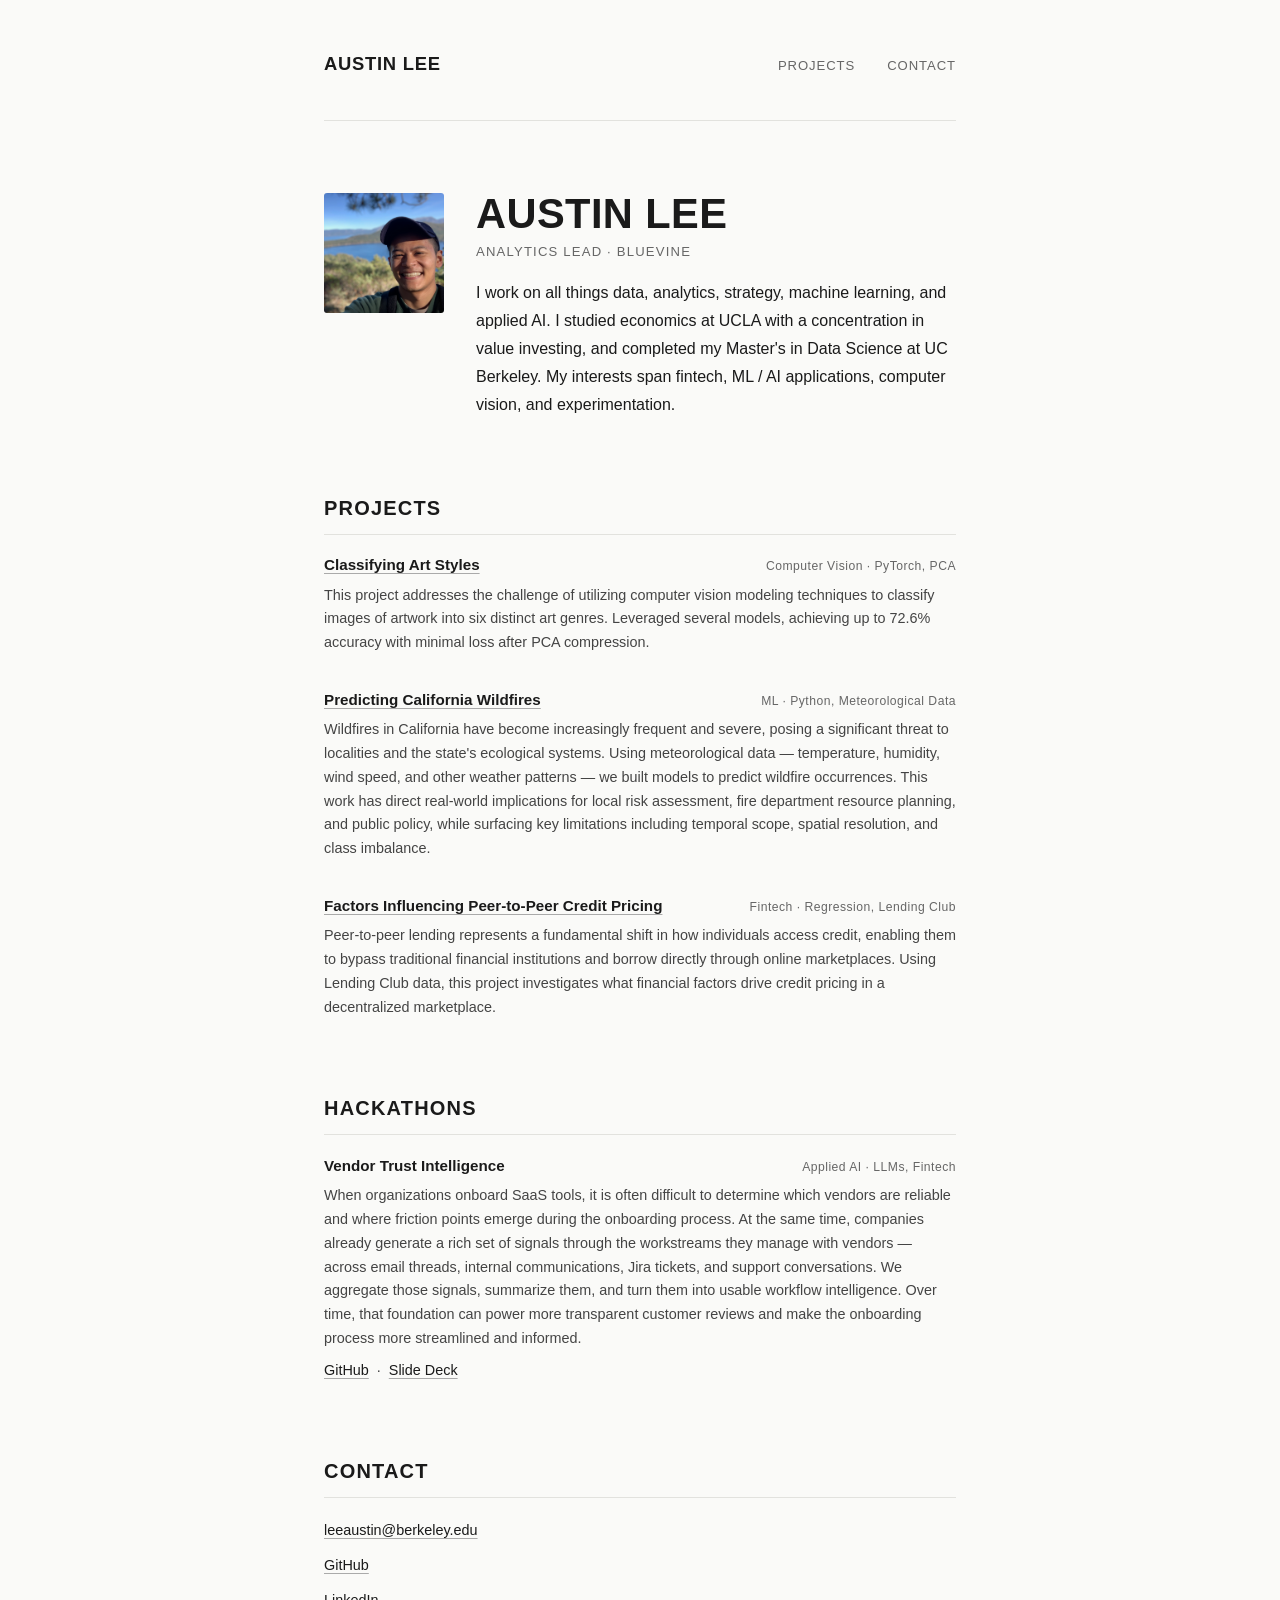
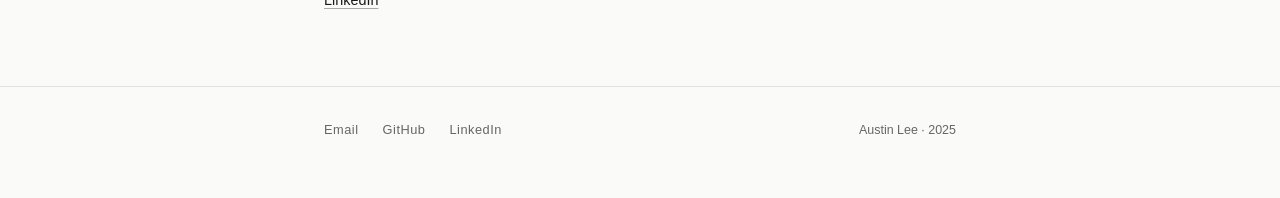
==== docs/index.html @ 0107de71 "prepare site for github pages" ====
<!DOCTYPE html>
<html lang="en">
<head>
  <meta charset="UTF-8">
  <meta name="viewport" content="width=device-width, initial-scale=1.0">
  <!-- EDIT: Update this description for SEO / link previews -->
  <meta name="description" content="Austin Lee — analytics, data science, fintech, and applied AI.">
  <title>Austin Lee</title>
  <link rel="stylesheet" href="style.css">
</head>
<body>

  <div class="container">

    <!-- ======================================================
         NAVIGATION
         EDIT: site-name and nav-links text here.
         ====================================================== -->
    <nav class="site-nav">
      <span class="site-name">Austin Lee</span>
      <div class="nav-links">
        <a href="#projects">Projects</a>
        <a href="#contact">Contact</a>
      </div>
    </nav>

    <!-- ======================================================
         ABOUT
         ====================================================== -->
    <section id="about" class="section section-about">

      <!-- PHOTO: src points to IMG_4394.jpeg in the site root -->
      <img src="IMG_4394.jpeg" alt="Austin Lee" class="headshot">

      <div class="about-text">
        <!-- EDIT: Your name -->
        <h1 class="display-name">Austin Lee</h1>
        <!-- EDIT: Short role / affiliation line -->
        <p class="tagline">Analytics Lead &middot; Bluevine</p>
        <!-- EDIT: Bio paragraph -->
        <p>
          I work on all things data, analytics, strategy, machine learning,
          and applied AI. I studied economics at UCLA with a concentration
          in value investing, and completed my Master's in Data Science at
          UC Berkeley. My interests span fintech, ML&nbsp;/&nbsp;AI applications,
          computer vision, and experimentation.
        </p>
      </div>

    </section>

    <!-- ======================================================
         PROJECTS
         To add a project: copy one .project block, paste below
         the last one, and update the text.
         ====================================================== -->
    <section id="projects" class="section">
      <h2>Projects</h2>

      <div class="project-list">

        <!-- PROJECT ─────────────────────────────────────────── -->
        <div class="project">
          <div class="project-meta-row">
            <span class="project-title">
              <a href="https://github.com/leeaustin120/Datasci281-Final-Project/blob/main/Datasci281%20Final%20Report.pdf"
                 target="_blank" rel="noopener noreferrer">Classifying Art Styles</a>
            </span>
            <span class="project-tags">Computer Vision &middot; PyTorch, PCA</span>
          </div>
          <p>
            This project addresses the challenge of utilizing computer vision
            modeling techniques to classify images of artwork into six distinct
            art genres. Leveraged several models, achieving up to 72.6% accuracy
            with minimal loss after PCA compression.
          </p>
        </div>

        <!-- PROJECT ─────────────────────────────────────────── -->
        <div class="project">
          <div class="project-meta-row">
            <span class="project-title">
              <a href="https://medium.com/@leeaustin_13493/predicting-california-wildfires-ebcdc1ce2829"
                 target="_blank" rel="noopener noreferrer">Predicting California Wildfires</a>
            </span>
            <span class="project-tags">ML &middot; Python, Meteorological Data</span>
          </div>
          <p>
            Wildfires in California have become increasingly frequent and severe,
            posing a significant threat to localities and the state's ecological
            systems. Using meteorological data — temperature, humidity, wind speed,
            and other weather patterns — we built models to predict wildfire
            occurrences. This work has direct real-world implications for local
            risk assessment, fire department resource planning, and public policy,
            while surfacing key limitations including temporal scope, spatial
            resolution, and class imbalance.
          </p>
        </div>

        <!-- PROJECT ─────────────────────────────────────────── -->
        <div class="project">
          <div class="project-meta-row">
            <span class="project-title">
              <a href="https://medium.com/@leeaustin_13493/factors-influencing-peer-to-peer-credit-pricing-77b4ab35d776"
                 target="_blank" rel="noopener noreferrer">Factors Influencing Peer-to-Peer Credit Pricing</a>
            </span>
            <span class="project-tags">Fintech &middot; Regression, Lending Club</span>
          </div>
          <p>
            Peer-to-peer lending represents a fundamental shift in how individuals
            access credit, enabling them to bypass traditional financial institutions
            and borrow directly through online marketplaces. Using Lending Club data,
            this project investigates what financial factors drive credit pricing in
            a decentralized marketplace.
          </p>
        </div>

      </div>
    </section>

    <!-- ======================================================
         HACKATHONS
         To add an entry: copy one .project block and edit.
         ====================================================== -->
    <section id="hackathons" class="section">
      <h2>Hackathons</h2>

      <div class="project-list">

        <!-- HACKATHON ──────────────────────────────────────── -->
        <div class="project">
          <div class="project-meta-row">
            <span class="project-title">Vendor Trust Intelligence</span>
            <span class="project-tags">Applied AI &middot; LLMs, Fintech</span>
          </div>
          <p>
            When organizations onboard SaaS tools, it is often difficult to
            determine which vendors are reliable and where friction points emerge
            during the onboarding process. At the same time, companies already
            generate a rich set of signals through the workstreams they manage
            with vendors — across email threads, internal communications, Jira
            tickets, and support conversations. We aggregate those signals,
            summarize them, and turn them into usable workflow intelligence.
            Over time, that foundation can power more transparent customer
            reviews and make the onboarding process more streamlined and informed.
          </p>
          <p class="project-links">
            <a href="https://github.com/syntheticfinds/vendor_software_integration"
               target="_blank" rel="noopener noreferrer">GitHub</a>
            &nbsp;&middot;&nbsp;
            <a href="https://docs.google.com/presentation/d/1JFO6lfKK7rEiCp5JdqS1DASUhos-JmWsVUtDWDUIVDE/edit?slide=id.g3beec2bdab8_0_416#slide=id.g3beec2bdab8_0_416"
               target="_blank" rel="noopener noreferrer">Slide Deck</a>
          </p>
        </div>

      </div>
    </section>

    <!-- ======================================================
         CONTACT
         ====================================================== -->
    <section id="contact" class="section">
      <h2>Contact</h2>
      <ul class="contact-list">
        <li><a href="mailto:leeaustin@berkeley.edu">leeaustin@berkeley.edu</a></li>
        <li><a href="https://github.com/leeaustin120" target="_blank" rel="noopener noreferrer">GitHub</a></li>
        <li><a href="https://www.linkedin.com/in/lee-austin-120/" target="_blank" rel="noopener noreferrer">LinkedIn</a></li>
      </ul>
    </section>

  </div><!-- /.container -->

  <!-- ======================================================
       FOOTER
       EDIT: Replace placeholder URLs with your real links below.
       ====================================================== -->
  <footer class="site-footer">
    <div class="container footer-inner">
      <div class="footer-links">
        <a href="mailto:leeaustin@berkeley.edu">Email</a>
        <a href="https://github.com/leeaustin120" target="_blank" rel="noopener noreferrer">GitHub</a>
        <a href="https://www.linkedin.com/in/lee-austin-120/" target="_blank" rel="noopener noreferrer">LinkedIn</a>
      </div>
      <!-- EDIT: Name and year -->
      <span class="footer-copy">Austin Lee &middot; 2025</span>
    </div>
  </footer>

</body>
</html>
---- docs/style.css ----
/* ================================================================
   FONT CONFIGURATION
   ──────────────────────────────────────────────────────────────
   Swiss 722 Std Bold Condensed is a commercial typeface (Bitstream /
   Monotype). It is not on Google Fonts and must be licensed.

   To configure it:
     1. License the font at: monotype.com, myfonts.com, or adobe.com/fonts
        (search "Swiss 721 Bold Condensed" or "Swiss 722 Std Bold Condensed")
     2. Place the font files in the /fonts directory:
          fonts/Swiss721BT-BoldCondensed.woff2
          fonts/Swiss721BT-BoldCondensed.woff
     3. Uncomment the @font-face block immediately below.

   Until the font files are in place, headings fall back to:
   'Arial Narrow' → 'Franklin Gothic Condensed' → Impact → sans-serif.
   Arial Narrow is a reasonable structural stand-in while you configure
   the real font.
   ================================================================ */

/*
@font-face {
  font-family: 'Swiss 722 Std BdCn BT';
  src: url('fonts/Swiss721BT-BoldCondensed.woff2') format('woff2'),
       url('fonts/Swiss721BT-BoldCondensed.woff')  format('woff');
  font-weight: bold;
  font-style: normal;
  font-display: swap;
}
*/


/* ================================================================
   DESIGN TOKENS
   ──────────────────────────────────────────────────────────────
   Edit these variables to retheme the site from one place.
   ================================================================ */

:root {
  /* Layout */
  --col-width:    680px;
  --section-gap:  4.5rem;
  --page-h-pad:   1.5rem;

  /* Colors */
  --color-bg:         #fafaf8;
  --color-text:       #1a1a1a;
  --color-secondary:  #666;
  --color-border:     #e2e2de;
  --color-muted-text: #444;

  /* Typography — Display (headings) */
  --font-display:
    'Swiss 722 Std BdCn BT',
    'Swiss 721 Condensed BT',
    'Arial Narrow',
    'Franklin Gothic Condensed',
    'Helvetica Neue',
    Impact,
    sans-serif;

  /* Typography — Body */
  --font-body:
    -apple-system, BlinkMacSystemFont, 'Segoe UI',
    'Helvetica Neue', Arial, sans-serif;
}


/* ================================================================
   RESET
   ================================================================ */

*, *::before, *::after {
  box-sizing: border-box;
  margin: 0;
  padding: 0;
}


/* ================================================================
   BASE
   ================================================================ */

html {
  font-size: 16px;
  scroll-behavior: smooth;
}

body {
  background:  var(--color-bg);
  color:       var(--color-text);
  font-family: var(--font-body);
  font-size:   1rem;
  line-height: 1.75;
  -webkit-font-smoothing:  antialiased;
  -moz-osx-font-smoothing: grayscale;
}

p + p {
  margin-top: 0.9rem;
}

a {
  color:                    var(--color-text);
  text-decoration:          underline;
  text-underline-offset:    3px;
  text-decoration-thickness: 1px;
  text-decoration-color:    #aaa;
  transition:               text-decoration-color 0.15s ease;
}

a:hover {
  text-decoration-color: var(--color-text);
}


/* ================================================================
   LAYOUT — centered narrow column
   ================================================================ */

.container {
  max-width: var(--col-width);
  margin:    0 auto;
  padding:   0 var(--page-h-pad);
}


/* ================================================================
   NAVIGATION
   ================================================================ */

.site-nav {
  display:         flex;
  justify-content: space-between;
  align-items:     baseline;
  padding-top:     3rem;
  padding-bottom:  2.5rem;
  margin-bottom:   var(--section-gap);
  border-bottom:   1px solid var(--color-border);
}

.site-name {
  font-family:    var(--font-display);
  font-weight:    bold;
  font-size:      1.15rem;
  letter-spacing: 0.04em;
  text-transform: uppercase;
}

.nav-links {
  display: flex;
  gap:     2rem;
}

.nav-links a {
  font-size:       0.82rem;
  text-transform:  uppercase;
  letter-spacing:  0.07em;
  color:           var(--color-secondary);
  text-decoration: none;
  transition:      color 0.15s ease;
}

.nav-links a:hover {
  color: var(--color-text);
}


/* ================================================================
   ABOUT SECTION
   ================================================================ */

.section-about {
  display:     flex;
  gap:         2rem;
  align-items: flex-start;
}

/* ── Photo ──────────────────────────────────────────────────────
   The gray box below is a placeholder for your headshot.
   When you have a photo, replace the .photo-placeholder <div>
   in index.html with:

       <img src="images/headshot.jpg"
            alt="Austin Lee"
            class="headshot">

   The .headshot class is already defined here — no CSS changes needed.
   ─────────────────────────────────────────────────────────────── */

.photo-placeholder {
  flex-shrink:   0;
  width:         120px;
  height:        120px;
  background:    #e4e4e1;
  border-radius: 3px;
}

.headshot {
  flex-shrink:    0;
  width:          120px;
  height:         120px;
  object-fit:     cover;
  object-position: 85% 70%; /* EDIT: adjust these % values to reframe the crop — higher % shifts right/down */
  border-radius:  3px;
  display:        block;
}

.about-text {
  flex:      1;
  min-width: 0;
}

.display-name {
  font-family:    var(--font-display);
  font-weight:    bold;
  font-size:      2.6rem;
  text-transform: uppercase;
  letter-spacing: 0.01em;
  line-height:    1;
  margin-bottom:  0.4rem;
}

.tagline {
  font-size:      0.82rem;
  color:          var(--color-secondary);
  text-transform: uppercase;
  letter-spacing: 0.09em;
  margin-bottom:  0.9rem;
}


/* ================================================================
   SECTIONS — general
   ================================================================ */

.section {
  margin-top: var(--section-gap);
}

.section h2 {
  font-family:    var(--font-display);
  font-weight:    bold;
  font-size:      1.25rem;
  text-transform: uppercase;
  letter-spacing: 0.06em;
  padding-bottom: 0.5rem;
  margin-bottom:  1.1rem;
  border-bottom:  1px solid var(--color-border);
}


/* ================================================================
   PROJECTS & HACKATHONS
   ================================================================ */

.project-list {
  display:        flex;
  flex-direction: column;
  gap:            2rem;
}

.project-meta-row {
  display:         flex;
  justify-content: space-between;
  align-items:     baseline;
  flex-wrap:       wrap;
  gap:             0.5rem;
  margin-bottom:   0.3rem;
}

.project-title {
  font-size:   0.95rem;
  font-weight: 600;
}

.project-tags {
  font-size:      0.76rem;
  color:          var(--color-secondary);
  letter-spacing: 0.04em;
}

.project p {
  font-size:   0.9rem;
  color:       var(--color-muted-text);
  line-height: 1.65;
}

.project-links {
  margin-top: 0.5rem;
  font-size:  0.82rem;
  color:      var(--color-secondary);
}


/* ================================================================
   CONTACT
   ================================================================ */

.contact-list {
  list-style:     none;
  margin-top:     1rem;
  display:        flex;
  flex-direction: column;
  gap:            0.45rem;
}

.contact-list a {
  font-size: 0.9rem;
}


/* ================================================================
   WRITING LIST — structure is ready for future use
   ================================================================ */

.writing-list {
  list-style:     none;
  display:        flex;
  flex-direction: column;
  gap:            0.85rem;
}

.writing-list li {
  display:         flex;
  justify-content: space-between;
  align-items:     baseline;
  gap:             1rem;
}

.post-date {
  font-size:   0.8rem;
  color:       var(--color-secondary);
  white-space: nowrap;
  flex-shrink: 0;
}


/* ================================================================
   FOOTER
   ================================================================ */

.site-footer {
  margin-top:  var(--section-gap);
  border-top:  1px solid var(--color-border);
  padding:     2rem 0 3.5rem;
}

.footer-inner {
  display:         flex;
  justify-content: space-between;
  align-items:     center;
}

.footer-links {
  display: flex;
  gap:     1.5rem;
}

.footer-links a {
  font-size:       0.8rem;
  color:           var(--color-secondary);
  text-decoration: none;
  letter-spacing:  0.04em;
  transition:      color 0.15s ease;
}

.footer-links a:hover {
  color: var(--color-text);
}

.footer-copy {
  font-size: 0.78rem;
  color:     var(--color-secondary);
}


/* ================================================================
   RESPONSIVE — mobile (≤ 560px)
   ================================================================ */

@media (max-width: 560px) {
  :root {
    --section-gap: 3rem;
  }

  .site-nav {
    flex-direction: column;
    gap:            1rem;
    padding-top:    2rem;
    padding-bottom: 1.75rem;
    margin-bottom:  2.5rem;
  }

  .section-about {
    flex-direction: column;
  }

  .display-name {
    font-size: 2.1rem;
  }

  .project-meta-row {
    flex-direction: column;
    align-items:    flex-start;
    gap:            0.2rem;
  }

  .footer-inner {
    flex-direction: column;
    align-items:    flex-start;
    gap:            1rem;
  }
}
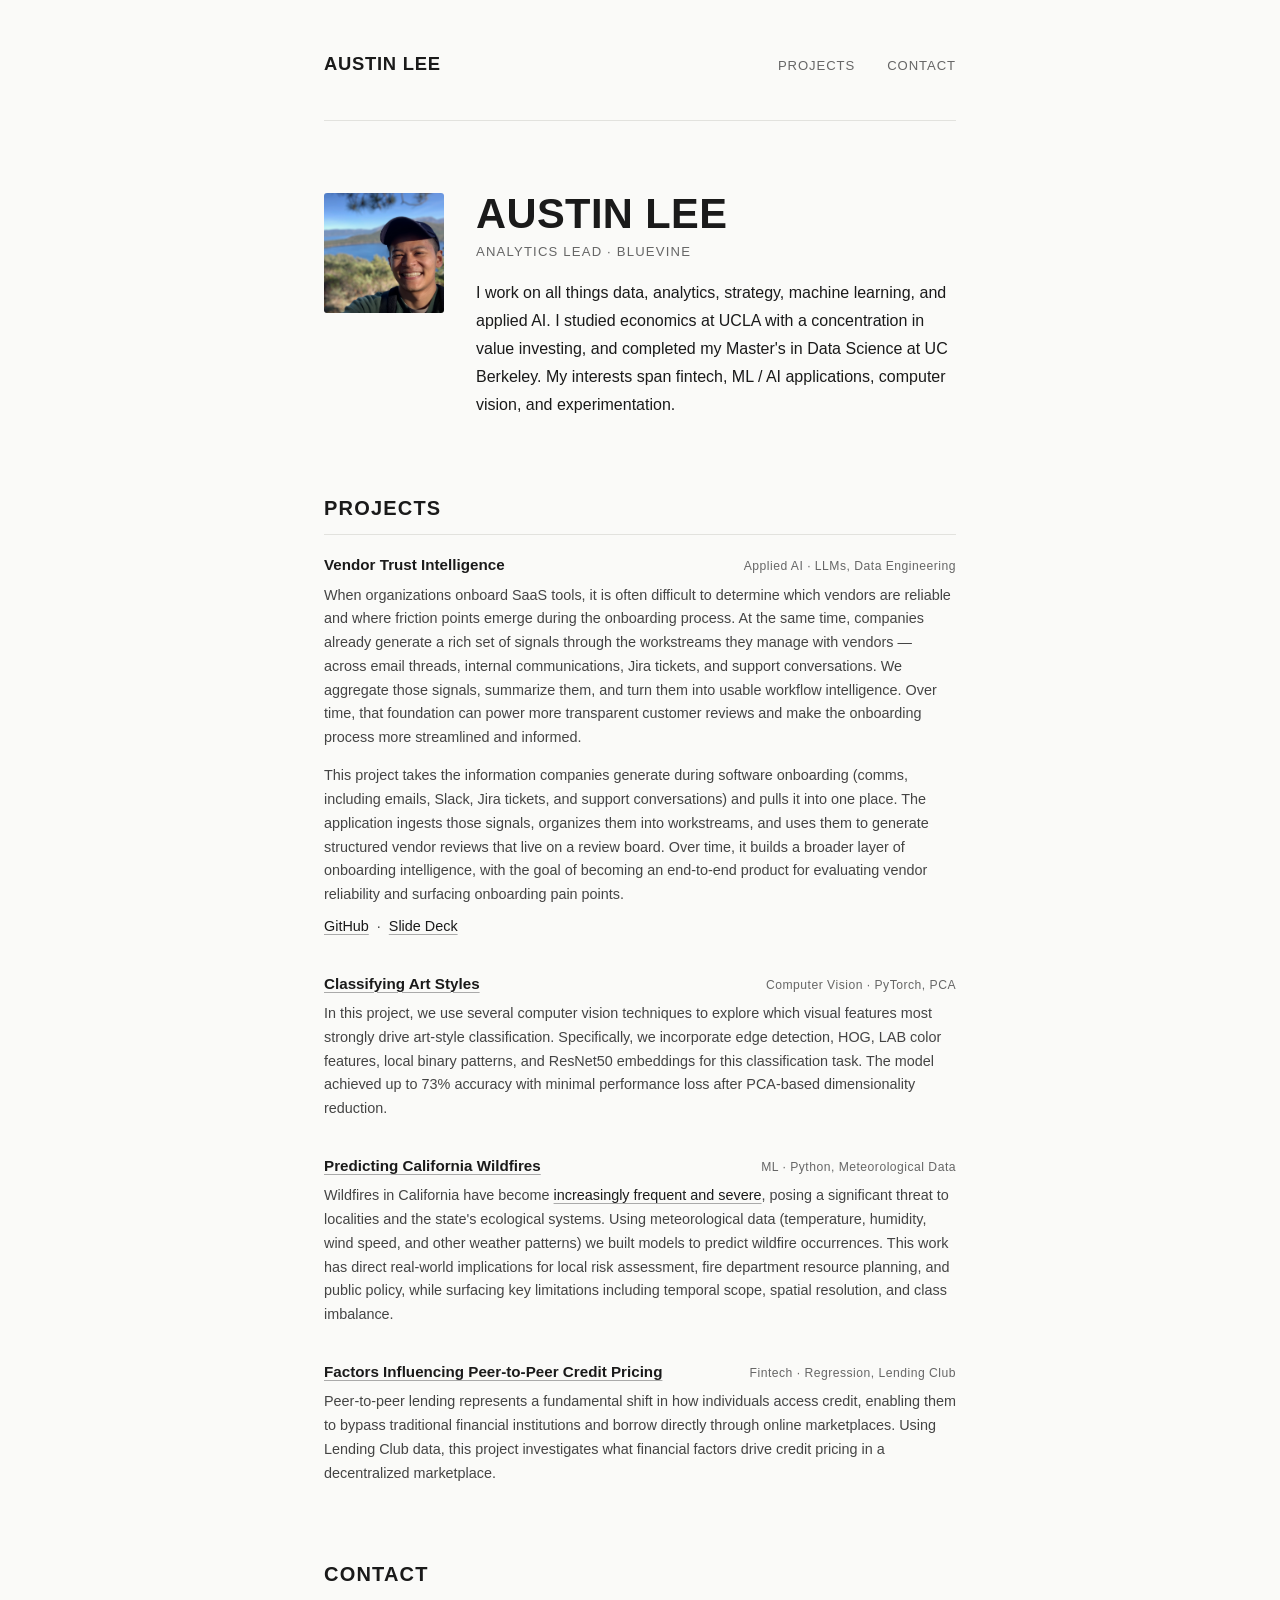
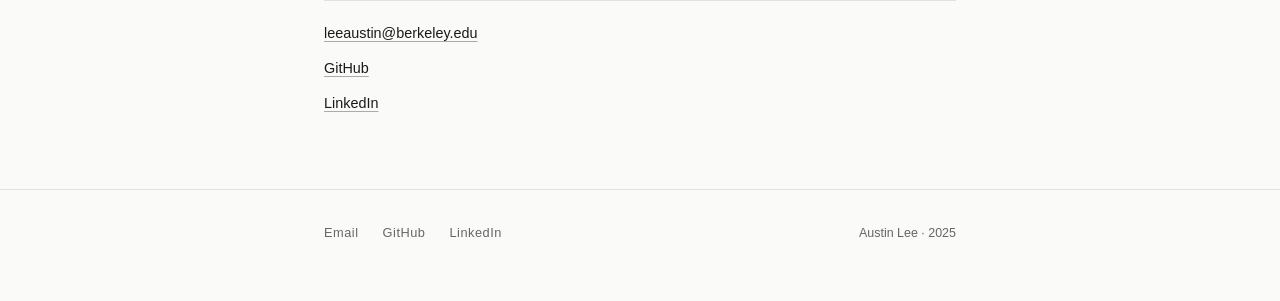
==== commit 8d0984b6: "website" ====
--- a/docs/index.html
+++ b/docs/index.html
@@ -62,6 +62,42 @@
         <!-- PROJECT ─────────────────────────────────────────── -->
         <div class="project">
           <div class="project-meta-row">
+            <span class="project-title">Vendor Trust Intelligence</span>
+            <span class="project-tags">Applied AI &middot; LLMs, Data Engineering</span>
+          </div>
+          <p>
+            When organizations onboard SaaS tools, it is often difficult to
+            determine which vendors are reliable and where friction points emerge
+            during the onboarding process. At the same time, companies already
+            generate a rich set of signals through the workstreams they manage
+            with vendors — across email threads, internal communications, Jira
+            tickets, and support conversations. We aggregate those signals,
+            summarize them, and turn them into usable workflow intelligence.
+            Over time, that foundation can power more transparent customer
+            reviews and make the onboarding process more streamlined and informed.
+          </p>
+          <p>
+            This project takes the information companies generate during software
+            onboarding (comms, including emails, Slack, Jira tickets, and support
+            conversations) and pulls it into one place. The application ingests
+            those signals, organizes them into workstreams, and uses them to
+            generate structured vendor reviews that live on a review board. Over
+            time, it builds a broader layer of onboarding intelligence, with the
+            goal of becoming an end-to-end product for evaluating vendor
+            reliability and surfacing onboarding pain points.
+          </p>
+          <p class="project-links">
+            <a href="https://github.com/syntheticfinds/vendor_software_integration"
+               target="_blank" rel="noopener noreferrer">GitHub</a>
+            &nbsp;&middot;&nbsp;
+            <a href="https://docs.google.com/presentation/d/1JFO6lfKK7rEiCp5JdqS1DASUhos-JmWsVUtDWDUIVDE/edit?slide=id.g3beec2bdab8_0_416#slide=id.g3beec2bdab8_0_416"
+               target="_blank" rel="noopener noreferrer">Slide Deck</a>
+          </p>
+        </div>
+
+        <!-- PROJECT ─────────────────────────────────────────── -->
+        <div class="project">
+          <div class="project-meta-row">
             <span class="project-title">
               <a href="https://github.com/leeaustin120/Datasci281-Final-Project/blob/main/Datasci281%20Final%20Report.pdf"
                  target="_blank" rel="noopener noreferrer">Classifying Art Styles</a>
@@ -69,10 +105,12 @@
             <span class="project-tags">Computer Vision &middot; PyTorch, PCA</span>
           </div>
           <p>
-            This project addresses the challenge of utilizing computer vision
-            modeling techniques to classify images of artwork into six distinct
-            art genres. Leveraged several models, achieving up to 72.6% accuracy
-            with minimal loss after PCA compression.
+            In this project, we use several computer vision techniques to explore
+            which visual features most strongly drive art-style classification.
+            Specifically, we incorporate edge detection, HOG, LAB color features,
+            local binary patterns, and ResNet50 embeddings for this classification
+            task. The model achieved up to 73% accuracy with minimal performance
+            loss after PCA-based dimensionality reduction.
           </p>
         </div>
 
@@ -86,10 +124,11 @@
             <span class="project-tags">ML &middot; Python, Meteorological Data</span>
           </div>
           <p>
-            Wildfires in California have become increasingly frequent and severe,
+            Wildfires in California have become
+            <a href="https://en.wikipedia.org/wiki/Palisades_Fire" target="_blank" rel="noopener noreferrer">increasingly frequent and severe</a>,
             posing a significant threat to localities and the state's ecological
-            systems. Using meteorological data — temperature, humidity, wind speed,
-            and other weather patterns — we built models to predict wildfire
+            systems. Using meteorological data (temperature, humidity, wind speed,
+            and other weather patterns) we built models to predict wildfire
             occurrences. This work has direct real-world implications for local
             risk assessment, fire department resource planning, and public policy,
             while surfacing key limitations including temporal scope, spatial
@@ -118,45 +157,8 @@
       </div>
     </section>
 
-    <!-- ======================================================
-         HACKATHONS
-         To add an entry: copy one .project block and edit.
-         ====================================================== -->
-    <section id="hackathons" class="section">
-      <h2>Hackathons</h2>
 
-      <div class="project-list">
-
-        <!-- HACKATHON ──────────────────────────────────────── -->
-        <div class="project">
-          <div class="project-meta-row">
-            <span class="project-title">Vendor Trust Intelligence</span>
-            <span class="project-tags">Applied AI &middot; LLMs, Fintech</span>
-          </div>
-          <p>
-            When organizations onboard SaaS tools, it is often difficult to
-            determine which vendors are reliable and where friction points emerge
-            during the onboarding process. At the same time, companies already
-            generate a rich set of signals through the workstreams they manage
-            with vendors — across email threads, internal communications, Jira
-            tickets, and support conversations. We aggregate those signals,
-            summarize them, and turn them into usable workflow intelligence.
-            Over time, that foundation can power more transparent customer
-            reviews and make the onboarding process more streamlined and informed.
-          </p>
-          <p class="project-links">
-            <a href="https://github.com/syntheticfinds/vendor_software_integration"
-               target="_blank" rel="noopener noreferrer">GitHub</a>
-            &nbsp;&middot;&nbsp;
-            <a href="https://docs.google.com/presentation/d/1JFO6lfKK7rEiCp5JdqS1DASUhos-JmWsVUtDWDUIVDE/edit?slide=id.g3beec2bdab8_0_416#slide=id.g3beec2bdab8_0_416"
-               target="_blank" rel="noopener noreferrer">Slide Deck</a>
-          </p>
-        </div>
-
-      </div>
-    </section>
-
-    <!-- ======================================================
+<!-- ======================================================
          CONTACT
          ====================================================== -->
     <section id="contact" class="section">
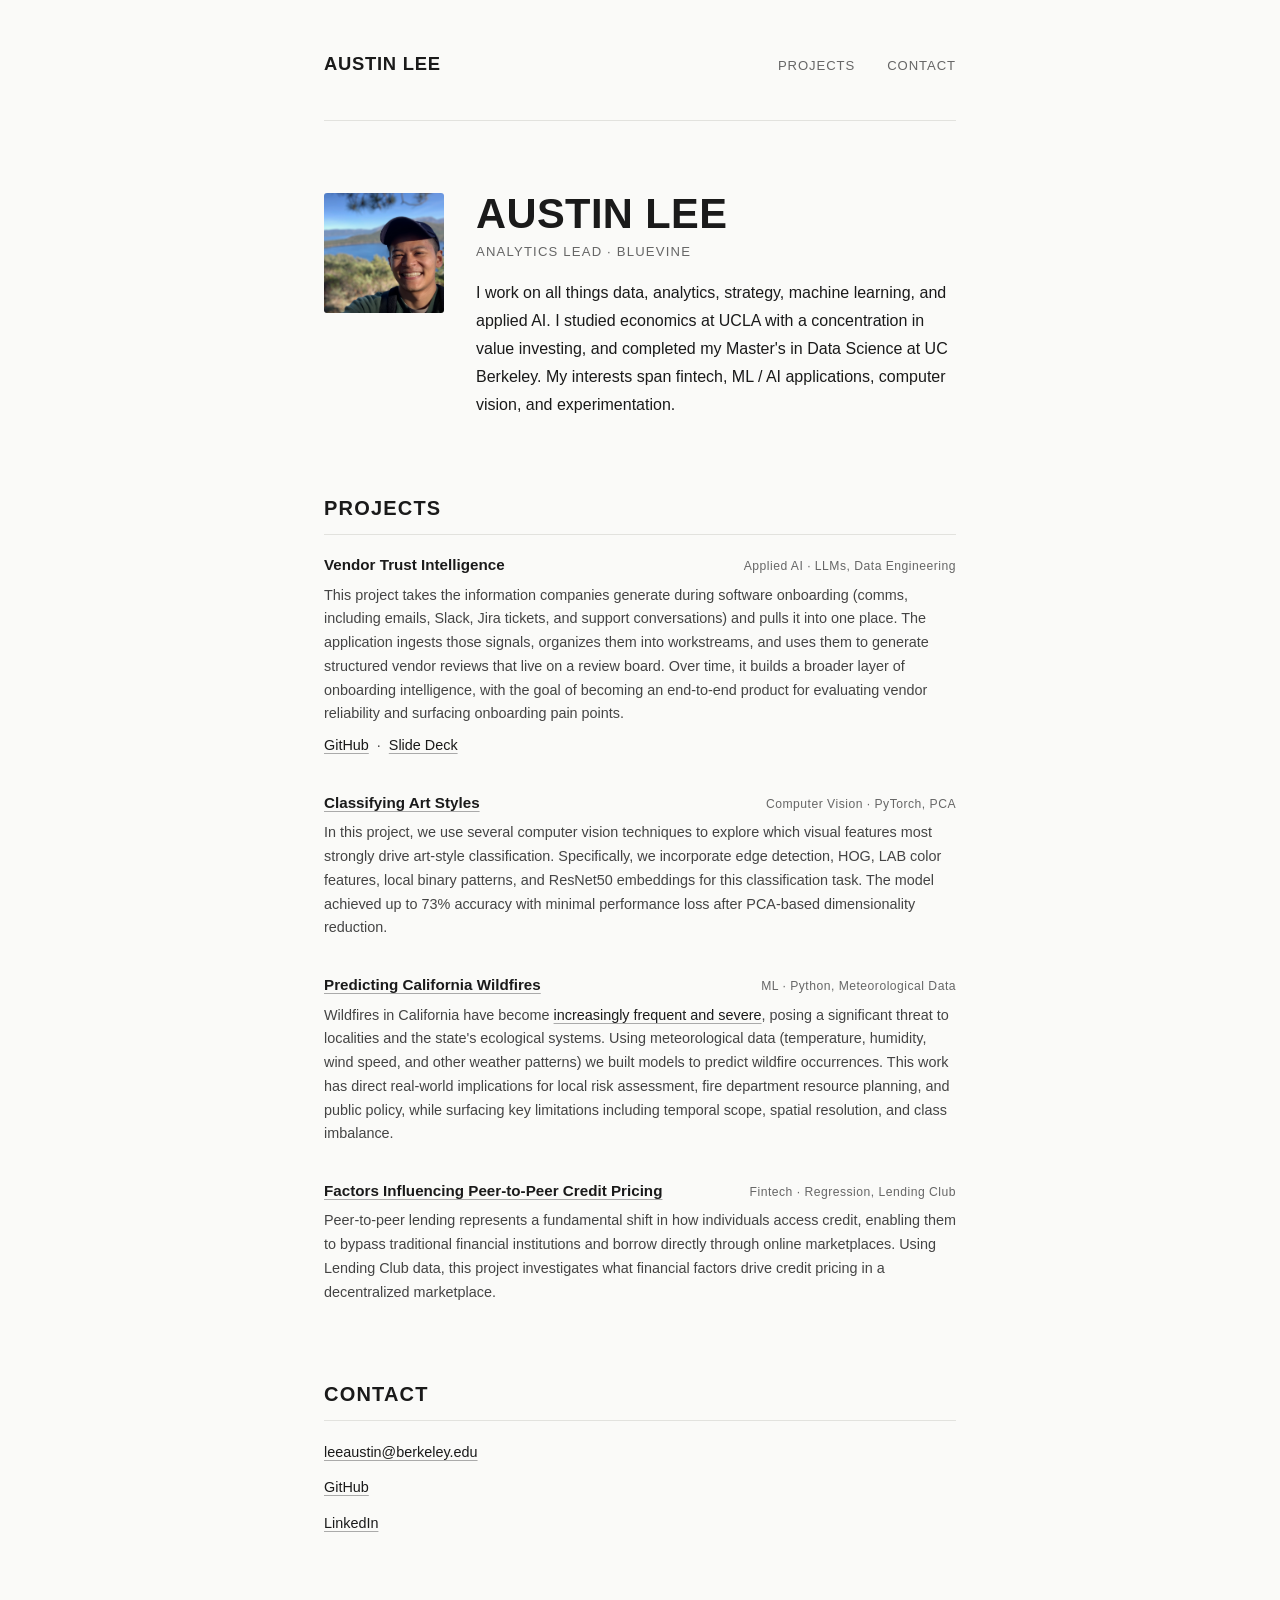
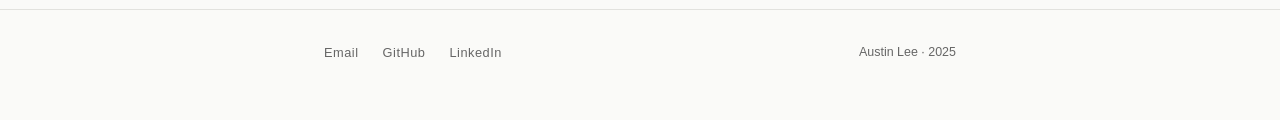
==== commit 1003a8ea: "Merge branch 'main' of https://github.com/leeaustin120/site" ====
--- a/docs/index.html
+++ b/docs/index.html
@@ -65,17 +65,6 @@
             <span class="project-title">Vendor Trust Intelligence</span>
             <span class="project-tags">Applied AI &middot; LLMs, Data Engineering</span>
           </div>
-          <p>
-            When organizations onboard SaaS tools, it is often difficult to
-            determine which vendors are reliable and where friction points emerge
-            during the onboarding process. At the same time, companies already
-            generate a rich set of signals through the workstreams they manage
-            with vendors — across email threads, internal communications, Jira
-            tickets, and support conversations. We aggregate those signals,
-            summarize them, and turn them into usable workflow intelligence.
-            Over time, that foundation can power more transparent customer
-            reviews and make the onboarding process more streamlined and informed.
-          </p>
           <p>
             This project takes the information companies generate during software
             onboarding (comms, including emails, Slack, Jira tickets, and support
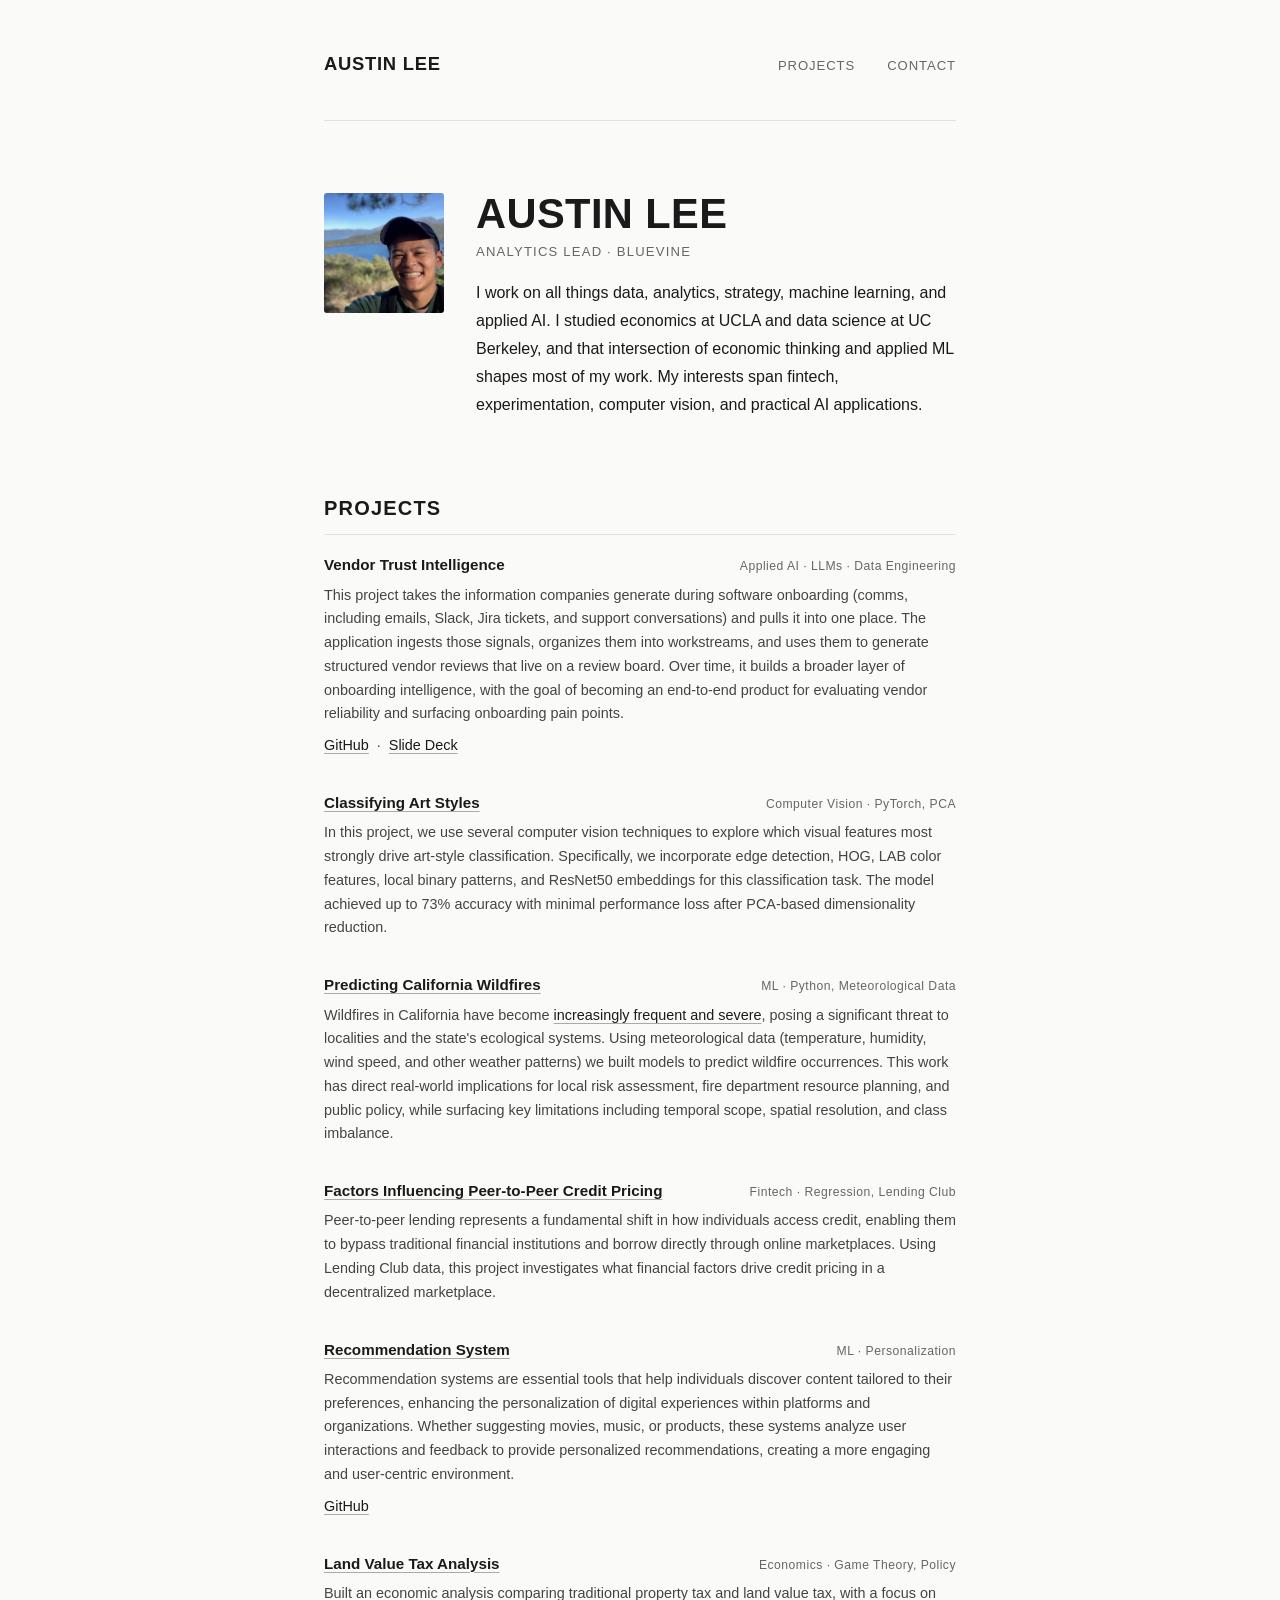
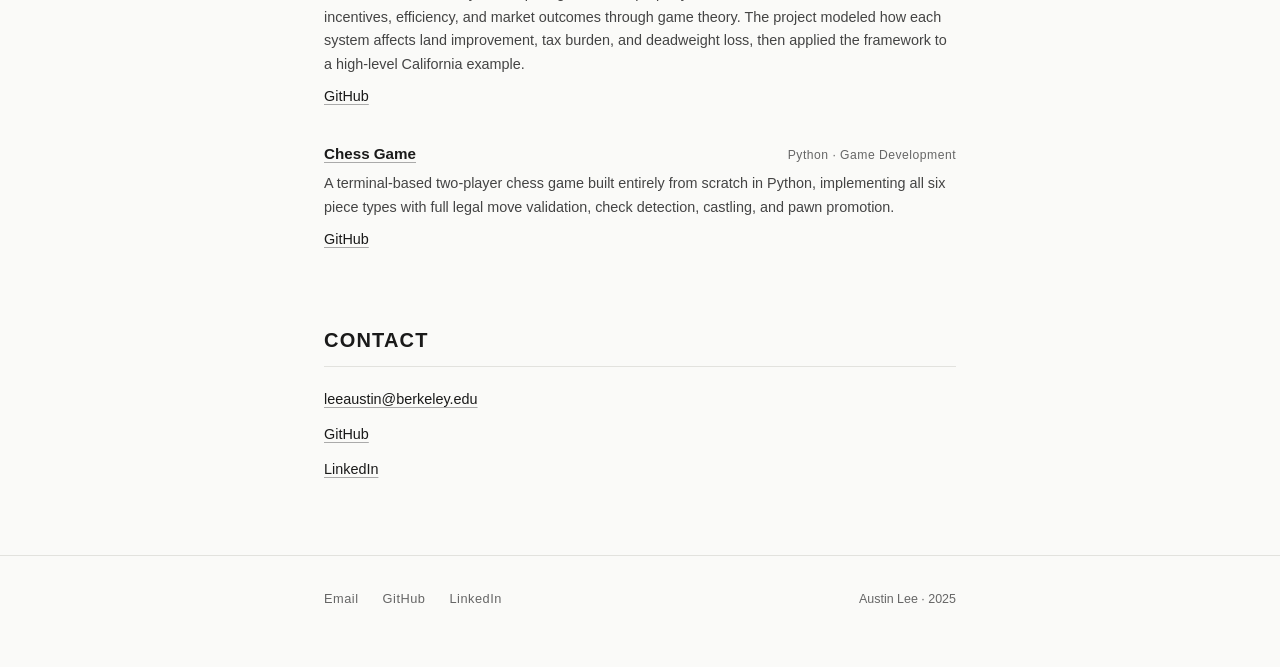
==== commit c9338a8e: "Move site files into docs folder for GitHub Pages" ====
--- a/docs/index.html
+++ b/docs/index.html
@@ -40,10 +40,10 @@
         <!-- EDIT: Bio paragraph -->
         <p>
           I work on all things data, analytics, strategy, machine learning,
-          and applied AI. I studied economics at UCLA with a concentration
-          in value investing, and completed my Master's in Data Science at
-          UC Berkeley. My interests span fintech, ML&nbsp;/&nbsp;AI applications,
-          computer vision, and experimentation.
+          and applied AI. I studied economics at UCLA and data science at
+          UC Berkeley, and that intersection of economic thinking and applied
+          ML shapes most of my work. My interests span fintech, experimentation,
+          computer vision, and practical AI applications.
         </p>
       </div>
 
@@ -63,7 +63,7 @@
         <div class="project">
           <div class="project-meta-row">
             <span class="project-title">Vendor Trust Intelligence</span>
-            <span class="project-tags">Applied AI &middot; LLMs, Data Engineering</span>
+            <span class="project-tags">Applied AI &middot; LLMs &middot; Data Engineering</span>
           </div>
           <p>
             This project takes the information companies generate during software
@@ -140,6 +140,71 @@
             and borrow directly through online marketplaces. Using Lending Club data,
             this project investigates what financial factors drive credit pricing in
             a decentralized marketplace.
+          </p>
+        </div>
+
+        <!-- PROJECT ─────────────────────────────────────────── -->
+        <div class="project">
+          <div class="project-meta-row">
+            <span class="project-title">
+              <a href="https://github.com/leeaustin120/Recommendation-System"
+                 target="_blank" rel="noopener noreferrer">Recommendation System</a>
+            </span>
+            <span class="project-tags">ML &middot; Personalization</span>
+          </div>
+          <p>
+            Recommendation systems are essential tools that help individuals discover
+            content tailored to their preferences, enhancing the personalization of
+            digital experiences within platforms and organizations. Whether suggesting
+            movies, music, or products, these systems analyze user interactions and
+            feedback to provide personalized recommendations, creating a more engaging
+            and user-centric environment.
+          </p>
+          <p class="project-links">
+            <a href="https://github.com/leeaustin120/Recommendation-System"
+               target="_blank" rel="noopener noreferrer">GitHub</a>
+          </p>
+        </div>
+
+        <!-- PROJECT ─────────────────────────────────────────── -->
+        <div class="project">
+          <div class="project-meta-row">
+            <span class="project-title">
+              <a href="https://github.com/leeaustin120/LVT-Project/tree/main"
+                 target="_blank" rel="noopener noreferrer">Land Value Tax Analysis</a>
+            </span>
+            <span class="project-tags">Economics &middot; Game Theory, Policy</span>
+          </div>
+          <p>
+            Built an economic analysis comparing traditional property tax and land
+            value tax, with a focus on incentives, efficiency, and market outcomes
+            through game theory. The project modeled how each system affects land
+            improvement, tax burden, and deadweight loss, then applied the framework
+            to a high-level California example.
+          </p>
+          <p class="project-links">
+            <a href="https://github.com/leeaustin120/LVT-Project/tree/main"
+               target="_blank" rel="noopener noreferrer">GitHub</a>
+          </p>
+        </div>
+
+        <!-- PROJECT ─────────────────────────────────────────── -->
+        <div class="project">
+          <div class="project-meta-row">
+            <span class="project-title">
+              <a href="https://github.com/leeaustin120/chess-game"
+                 target="_blank" rel="noopener noreferrer">Chess Game</a>
+            </span>
+            <span class="project-tags">Python &middot; Game Development</span>
+          </div>
+          <p>
+            A terminal-based two-player chess game built entirely from scratch in
+            Python, implementing all six piece types with full legal move validation,
+            check detection, castling, and pawn promotion.
+          </p>
+          <p class="project-links">
+            <a href="https://github.com/leeaustin120/chess-game"
+               target="_blank" rel="noopener noreferrer">GitHub</a>
           </p>
         </div>
 
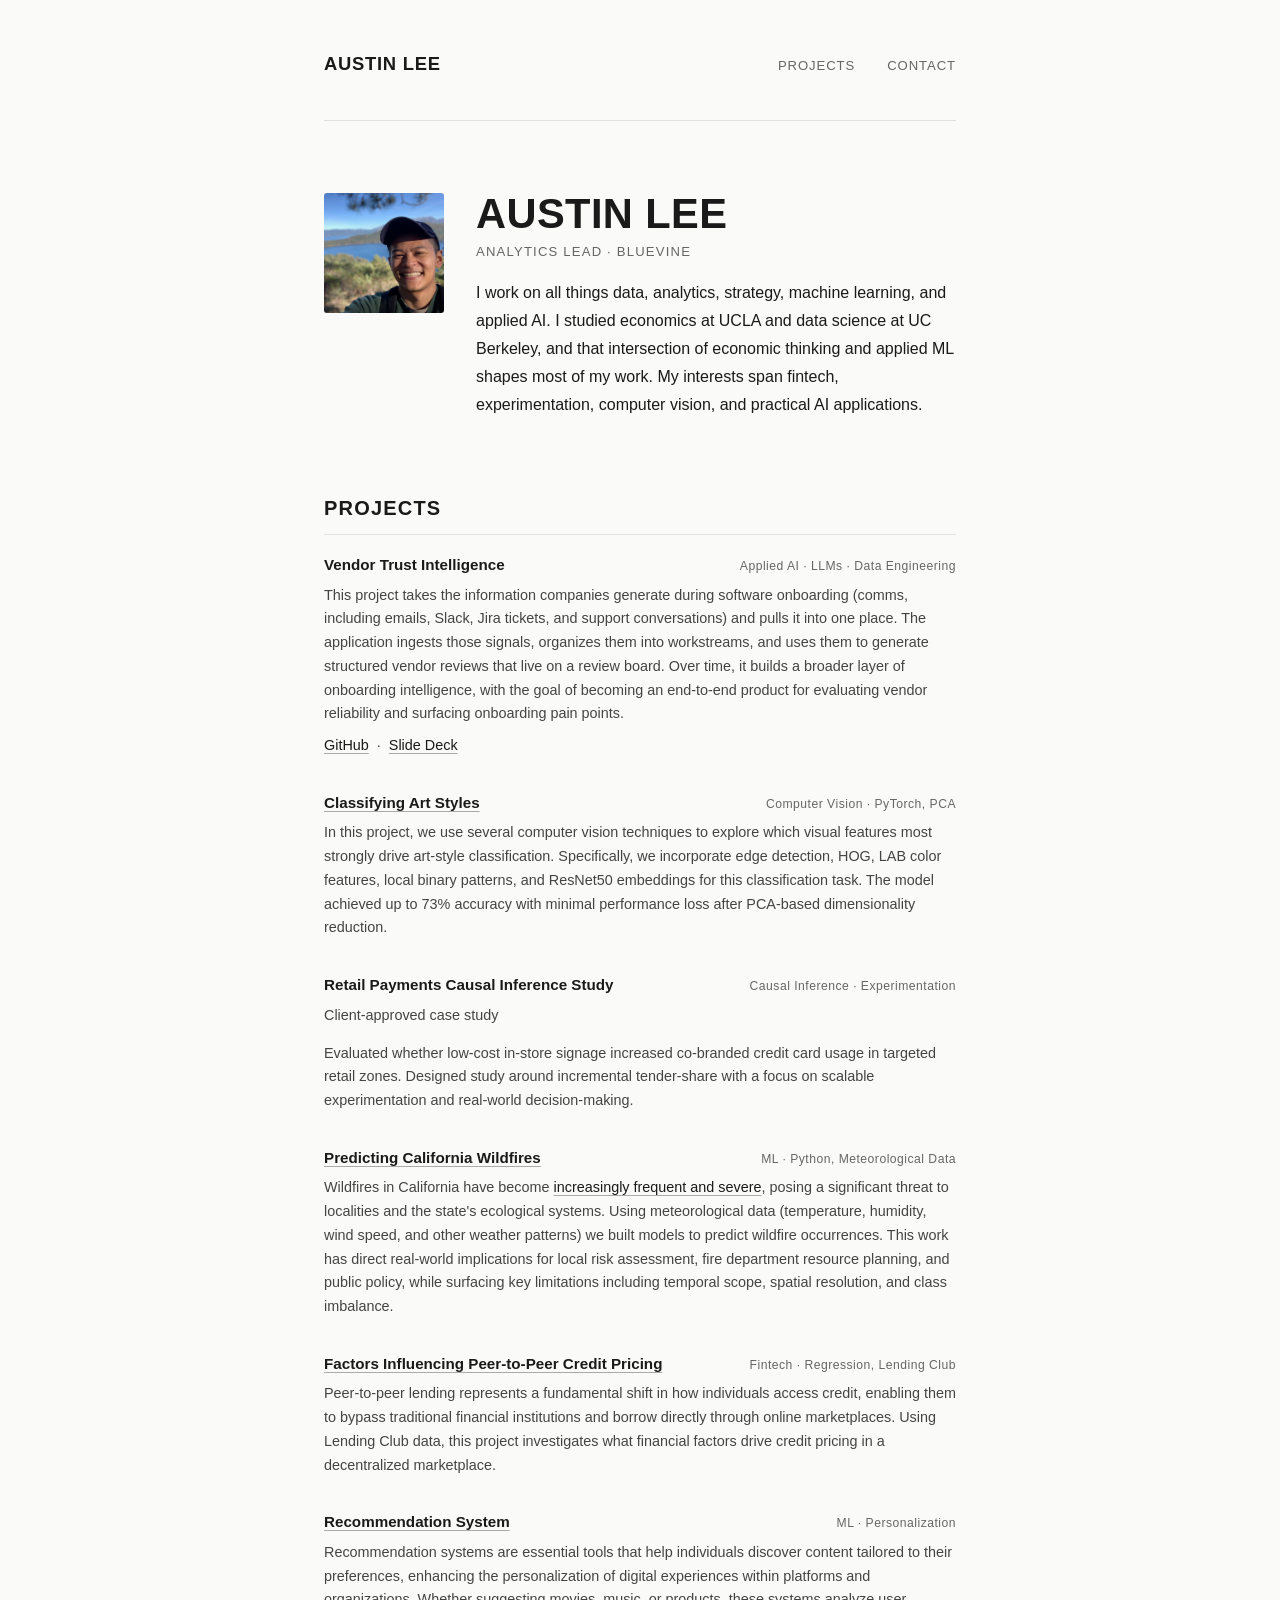
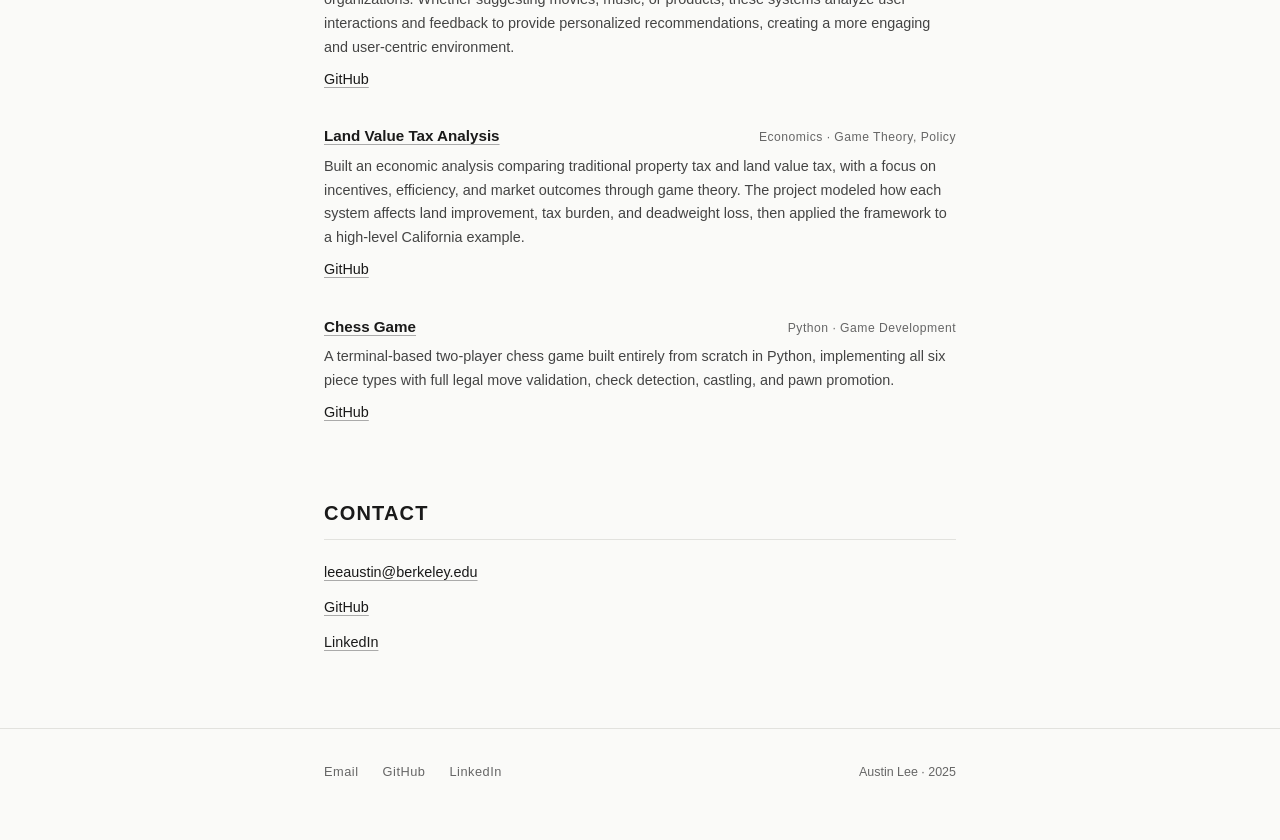
==== commit fcdfeb52: "commit cs" ====
--- a/docs/index.html
+++ b/docs/index.html
@@ -106,6 +106,21 @@
         <!-- PROJECT ─────────────────────────────────────────── -->
         <div class="project">
           <div class="project-meta-row">
+            <span class="project-title">Retail Payments Causal Inference Study</span>
+            <span class="project-tags">Causal Inference &middot; Experimentation</span>
+          </div>
+          <p class="project-client-note">Client-approved case study</p>
+          <p>
+            Evaluated whether low-cost in-store signage increased co-branded credit
+            card usage in targeted retail zones. Designed study around incremental
+            tender-share with a focus on scalable experimentation and real-world
+            decision-making.
+          </p>
+        </div>
+
+        <!-- PROJECT ─────────────────────────────────────────── -->
+        <div class="project">
+          <div class="project-meta-row">
             <span class="project-title">
               <a href="https://medium.com/@leeaustin_13493/predicting-california-wildfires-ebcdc1ce2829"
                  target="_blank" rel="noopener noreferrer">Predicting California Wildfires</a>
